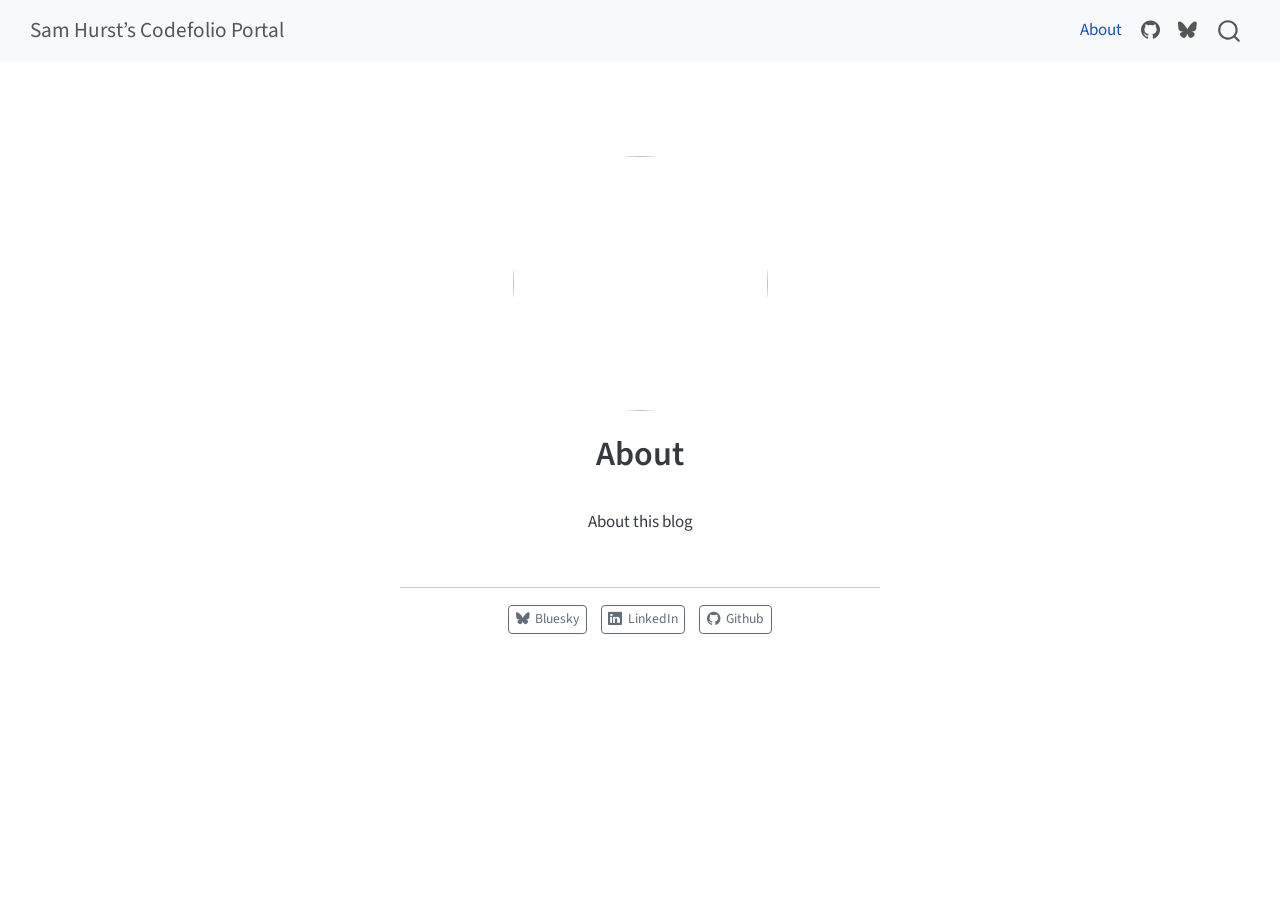
==== docs/about.html @ 7de3f4d7 "Initial commit of Quarto Website." ====
<!DOCTYPE html>
<html xmlns="http://www.w3.org/1999/xhtml" lang="en" xml:lang="en"><head>

<meta charset="utf-8">
<meta name="generator" content="quarto-1.9.10">

<meta name="viewport" content="width=device-width, initial-scale=1.0, user-scalable=yes">


<title>About – Sam Hurst’s Codefolio Portal</title>
<style>
code{white-space: pre-wrap;}
span.smallcaps{font-variant: small-caps;}
div.columns{display: flex; gap: min(4vw, 1.5em);}
div.column{flex: auto; overflow-x: auto;}
div.hanging-indent{margin-left: 1.5em; text-indent: -1.5em;}
ul.task-list{list-style: none;}
ul.task-list li input[type="checkbox"] {
  width: 0.8em;
  margin: 0 0.8em 0.2em -1em; /* quarto-specific, see https://github.com/quarto-dev/quarto-cli/issues/4556 */ 
  vertical-align: middle;
}
</style>


<script src="site_libs/quarto-nav/quarto-nav.js"></script>
<script src="site_libs/quarto-nav/headroom.min.js"></script>
<script src="site_libs/clipboard/clipboard.min.js"></script>
<script src="site_libs/quarto-search/autocomplete.umd.js"></script>
<script src="site_libs/quarto-search/fuse.min.js"></script>
<script src="site_libs/quarto-search/quarto-search.js"></script>
<meta name="quarto:offset" content="./">
<script src="site_libs/quarto-html/quarto.js" type="module"></script>
<script src="site_libs/quarto-html/tabsets/tabsets.js" type="module"></script>
<script src="site_libs/quarto-html/axe/axe-check.js" type="module"></script>
<script src="site_libs/quarto-html/popper.min.js"></script>
<script src="site_libs/quarto-html/tippy.umd.min.js"></script>
<link href="site_libs/quarto-html/tippy.css" rel="stylesheet">
<link href="site_libs/quarto-html/quarto-syntax-highlighting-fbc9fa5c4eb84233a847a9c3a07af88a.css" rel="stylesheet" id="quarto-text-highlighting-styles">
<script src="site_libs/bootstrap/bootstrap.min.js"></script>
<link href="site_libs/bootstrap/bootstrap-icons.css" rel="stylesheet">
<link href="site_libs/bootstrap/bootstrap-9d8e8ae9e8b570547214f109968dc5bf.min.css" rel="stylesheet" append-hash="true" id="quarto-bootstrap" data-mode="light">
<script id="quarto-search-options" type="application/json">{
  "location": "navbar",
  "copy-button": false,
  "collapse-after": 3,
  "panel-placement": "end",
  "type": "overlay",
  "limit": 50,
  "keyboard-shortcut": [
    "f",
    "/",
    "s"
  ],
  "show-item-context": false,
  "language": {
    "search-no-results-text": "No results",
    "search-matching-documents-text": "matching documents",
    "search-copy-link-title": "Copy link to search",
    "search-hide-matches-text": "Hide additional matches",
    "search-more-match-text": "more match in this document",
    "search-more-matches-text": "more matches in this document",
    "search-clear-button-title": "Clear",
    "search-text-placeholder": "",
    "search-detached-cancel-button-title": "Cancel",
    "search-submit-button-title": "Submit",
    "search-label": "Search"
  }
}</script>


<link rel="stylesheet" href="styles.css">
</head>

<body class="nav-fixed fullcontent quarto-light">

<div id="quarto-search-results"></div>
  <header id="quarto-header" class="headroom fixed-top">
    <nav class="navbar navbar-expand-lg " data-bs-theme="dark">
      <div class="navbar-container container-fluid">
      <div class="navbar-brand-container mx-auto">
    <a class="navbar-brand" href="./index.html">
    <span class="navbar-title">Sam Hurst’s Codefolio Portal</span>
    </a>
  </div>
            <div id="quarto-search" class="" title="Search"></div>
          <button class="navbar-toggler" type="button" data-bs-toggle="collapse" data-bs-target="#navbarCollapse" aria-controls="navbarCollapse" role="menu" aria-expanded="false" aria-label="Toggle navigation" onclick="if (window.quartoToggleHeadroom) { window.quartoToggleHeadroom(); }">
  <span class="navbar-toggler-icon"></span>
</button>
          <div class="collapse navbar-collapse" id="navbarCollapse">
            <ul class="navbar-nav navbar-nav-scroll ms-auto">
  <li class="nav-item">
    <a class="nav-link active" href="./about.html" aria-current="page"> 
<span class="menu-text">About</span></a>
  </li>  
  <li class="nav-item compact">
    <a class="nav-link" href="https://github.com/"> <i class="bi bi-github" role="img">
</i> 
<span class="menu-text"></span></a>
  </li>  
  <li class="nav-item compact">
    <a class="nav-link" href="https://bsky.app/"> <i class="bi bi-bluesky" role="img">
</i> 
<span class="menu-text"></span></a>
  </li>  
</ul>
          </div> <!-- /navcollapse -->
            <div class="quarto-navbar-tools">
</div>
      </div> <!-- /container-fluid -->
    </nav>
</header>
<!-- content -->
<div id="quarto-content" class="quarto-container page-columns page-rows-contents page-layout-article page-navbar">
<!-- sidebar -->
<!-- margin-sidebar -->
    
<!-- main -->
<div class="quarto-about-jolla">
  <img src="profile.jpg" class="about-image
  round " style="height: 15em; width: 15em;">
 <header id="title-block-header" class="quarto-title-block default">
<div class="quarto-title">
<h1 class="title">About</h1>
</div>
<div class="quarto-title-meta">
  </div>
</header><main class="content" id="quarto-document-content">
<p>About this blog</p>


</main> 
  <hr class="about-sep">
   <div class="about-links">
  <a href="https://bsky.app/" class="about-link" rel="" target="">
    <i class="bi bi-bluesky"></i>
     <span class="about-link-text">Bluesky</span>
  </a>
  <a href="https://linkedin.com" class="about-link" rel="" target="">
    <i class="bi bi-linkedin"></i>
     <span class="about-link-text">LinkedIn</span>
  </a>
  <a href="https://github.com" class="about-link" rel="" target="">
    <i class="bi bi-github"></i>
     <span class="about-link-text">Github</span>
  </a>
</div>
</div>
 <!-- /main -->
<script id="quarto-html-after-body" type="application/javascript">
  window.document.addEventListener("DOMContentLoaded", function (event) {
    const isCodeAnnotation = (el) => {
      for (const clz of el.classList) {
        if (clz.startsWith('code-annotation-')) {                     
          return true;
        }
      }
      return false;
    }
    const onCopySuccess = function(e) {
      // button target
      const button = e.trigger;
      // don't keep focus
      button.blur();
      // flash "checked"
      button.classList.add('code-copy-button-checked');
      var currentTitle = button.getAttribute("title");
      button.setAttribute("title", "Copied!");
      let tooltip;
      if (window.bootstrap) {
        button.setAttribute("data-bs-toggle", "tooltip");
        button.setAttribute("data-bs-placement", "left");
        button.setAttribute("data-bs-title", "Copied!");
        tooltip = new bootstrap.Tooltip(button, 
          { trigger: "manual", 
            customClass: "code-copy-button-tooltip",
            offset: [0, -8]});
        tooltip.show();    
      }
      setTimeout(function() {
        if (tooltip) {
          tooltip.hide();
          button.removeAttribute("data-bs-title");
          button.removeAttribute("data-bs-toggle");
          button.removeAttribute("data-bs-placement");
        }
        button.setAttribute("title", currentTitle);
        button.classList.remove('code-copy-button-checked');
      }, 1000);
      // clear code selection
      e.clearSelection();
    }
    const getTextToCopy = function(trigger) {
      const outerScaffold = trigger.parentElement.cloneNode(true);
      const codeEl = outerScaffold.querySelector('code');
      for (const childEl of codeEl.children) {
        if (isCodeAnnotation(childEl)) {
          childEl.remove();
        }
      }
      return codeEl.innerText;
    }
    const clipboard = new window.ClipboardJS('.code-copy-button:not([data-in-quarto-modal])', {
      text: getTextToCopy
    });
    clipboard.on('success', onCopySuccess);
    if (window.document.getElementById('quarto-embedded-source-code-modal')) {
      const clipboardModal = new window.ClipboardJS('.code-copy-button[data-in-quarto-modal]', {
        text: getTextToCopy,
        container: window.document.getElementById('quarto-embedded-source-code-modal')
      });
      clipboardModal.on('success', onCopySuccess);
    }
      var localhostRegex = new RegExp(/^(?:http|https):\/\/localhost\:?[0-9]*\//);
      var mailtoRegex = new RegExp(/^mailto:/);
        var filterRegex = new RegExp("https:\/\/your-website-url\.example\.com");
      var isInternal = (href) => {
          return filterRegex.test(href) || localhostRegex.test(href) || mailtoRegex.test(href);
      }
      // Inspect non-navigation links and adorn them if external
     var links = window.document.querySelectorAll('a[href]:not(.nav-link):not(.navbar-brand):not(.toc-action):not(.sidebar-link):not(.sidebar-item-toggle):not(.pagination-link):not(.no-external):not([aria-hidden]):not(.dropdown-item):not(.quarto-navigation-tool):not(.about-link)');
      for (var i=0; i<links.length; i++) {
        const link = links[i];
        if (!isInternal(link.href)) {
          // undo the damage that might have been done by quarto-nav.js in the case of
          // links that we want to consider external
          if (link.dataset.originalHref !== undefined) {
            link.href = link.dataset.originalHref;
          }
        }
      }
    function tippyHover(el, contentFn, onTriggerFn, onUntriggerFn) {
      const config = {
        allowHTML: true,
        maxWidth: 500,
        delay: 100,
        arrow: false,
        appendTo: function(el) {
            return el.parentElement;
        },
        interactive: true,
        interactiveBorder: 10,
        theme: 'quarto',
        placement: 'bottom-start',
      };
      if (contentFn) {
        config.content = contentFn;
      }
      if (onTriggerFn) {
        config.onTrigger = onTriggerFn;
      }
      if (onUntriggerFn) {
        config.onUntrigger = onUntriggerFn;
      }
      window.tippy(el, config); 
    }
    const noterefs = window.document.querySelectorAll('a[role="doc-noteref"]');
    for (var i=0; i<noterefs.length; i++) {
      const ref = noterefs[i];
      tippyHover(ref, function() {
        // use id or data attribute instead here
        let href = ref.getAttribute('data-footnote-href') || ref.getAttribute('href');
        try { href = new URL(href).hash; } catch {}
        const id = href.replace(/^#\/?/, "");
        const note = window.document.getElementById(id);
        if (note) {
          return note.innerHTML;
        } else {
          return "";
        }
      });
    }
    const xrefs = window.document.querySelectorAll('a.quarto-xref');
    const processXRef = (id, note) => {
      // Strip column container classes
      const stripColumnClz = (el) => {
        el.classList.remove("page-full", "page-columns");
        if (el.children) {
          for (const child of el.children) {
            stripColumnClz(child);
          }
        }
      }
      stripColumnClz(note)
      if (id === null || id.startsWith('sec-')) {
        // Special case sections, only their first couple elements
        const container = document.createElement("div");
        if (note.children && note.children.length > 2) {
          container.appendChild(note.children[0].cloneNode(true));
          for (let i = 1; i < note.children.length; i++) {
            const child = note.children[i];
            if (child.tagName === "P" && child.innerText === "") {
              continue;
            } else {
              container.appendChild(child.cloneNode(true));
              break;
            }
          }
          if (window.Quarto?.typesetMath) {
            window.Quarto.typesetMath(container);
          }
          return container.innerHTML
        } else {
          if (window.Quarto?.typesetMath) {
            window.Quarto.typesetMath(note);
          }
          return note.innerHTML;
        }
      } else {
        // Remove any anchor links if they are present
        const anchorLink = note.querySelector('a.anchorjs-link');
        if (anchorLink) {
          anchorLink.remove();
        }
        if (window.Quarto?.typesetMath) {
          window.Quarto.typesetMath(note);
        }
        if (note.classList.contains("callout")) {
          return note.outerHTML;
        } else {
          return note.innerHTML;
        }
      }
    }
    for (var i=0; i<xrefs.length; i++) {
      const xref = xrefs[i];
      tippyHover(xref, undefined, function(instance) {
        instance.disable();
        let url = xref.getAttribute('href');
        let hash = undefined; 
        if (url.startsWith('#')) {
          hash = url;
        } else {
          try { hash = new URL(url).hash; } catch {}
        }
        if (hash) {
          const id = hash.replace(/^#\/?/, "");
          const note = window.document.getElementById(id);
          if (note !== null) {
            try {
              const html = processXRef(id, note.cloneNode(true));
              instance.setContent(html);
            } finally {
              instance.enable();
              instance.show();
            }
          } else {
            // See if we can fetch this
            fetch(url.split('#')[0])
            .then(res => res.text())
            .then(html => {
              const parser = new DOMParser();
              const htmlDoc = parser.parseFromString(html, "text/html");
              const note = htmlDoc.getElementById(id);
              if (note !== null) {
                const html = processXRef(id, note);
                instance.setContent(html);
              } 
            }).finally(() => {
              instance.enable();
              instance.show();
            });
          }
        } else {
          // See if we can fetch a full url (with no hash to target)
          // This is a special case and we should probably do some content thinning / targeting
          fetch(url)
          .then(res => res.text())
          .then(html => {
            const parser = new DOMParser();
            const htmlDoc = parser.parseFromString(html, "text/html");
            const note = htmlDoc.querySelector('main.content');
            if (note !== null) {
              // This should only happen for chapter cross references
              // (since there is no id in the URL)
              // remove the first header
              if (note.children.length > 0 && note.children[0].tagName === "HEADER") {
                note.children[0].remove();
              }
              const html = processXRef(null, note);
              instance.setContent(html);
            } 
          }).finally(() => {
            instance.enable();
            instance.show();
          });
        }
      }, function(instance) {
      });
    }
        let selectedAnnoteEl;
        const selectorForAnnotation = ( cell, annotation) => {
          let cellAttr = 'data-code-cell="' + cell + '"';
          let lineAttr = 'data-code-annotation="' +  annotation + '"';
          const selector = 'span[' + cellAttr + '][' + lineAttr + ']';
          return selector;
        }
        const selectCodeLines = (annoteEl) => {
          const doc = window.document;
          const targetCell = annoteEl.getAttribute("data-target-cell");
          const targetAnnotation = annoteEl.getAttribute("data-target-annotation");
          const annoteSpan = window.document.querySelector(selectorForAnnotation(targetCell, targetAnnotation));
          const lines = annoteSpan.getAttribute("data-code-lines").split(",");
          const lineIds = lines.map((line) => {
            return targetCell + "-" + line;
          })
          let top = null;
          let height = null;
          let parent = null;
          if (lineIds.length > 0) {
              //compute the position of the single el (top and bottom and make a div)
              const el = window.document.getElementById(lineIds[0]);
              top = el.offsetTop;
              height = el.offsetHeight;
              parent = el.parentElement.parentElement;
            if (lineIds.length > 1) {
              const lastEl = window.document.getElementById(lineIds[lineIds.length - 1]);
              const bottom = lastEl.offsetTop + lastEl.offsetHeight;
              height = bottom - top;
            }
            if (top !== null && height !== null && parent !== null) {
              // cook up a div (if necessary) and position it 
              let div = window.document.getElementById("code-annotation-line-highlight");
              if (div === null) {
                div = window.document.createElement("div");
                div.setAttribute("id", "code-annotation-line-highlight");
                div.style.position = 'absolute';
                parent.appendChild(div);
              }
              div.style.top = top - 2 + "px";
              div.style.height = height + 4 + "px";
              div.style.left = 0;
              let gutterDiv = window.document.getElementById("code-annotation-line-highlight-gutter");
              if (gutterDiv === null) {
                gutterDiv = window.document.createElement("div");
                gutterDiv.setAttribute("id", "code-annotation-line-highlight-gutter");
                gutterDiv.style.position = 'absolute';
                const codeCell = window.document.getElementById(targetCell);
                const gutter = codeCell.querySelector('.code-annotation-gutter');
                gutter.appendChild(gutterDiv);
              }
              gutterDiv.style.top = top - 2 + "px";
              gutterDiv.style.height = height + 4 + "px";
            }
            selectedAnnoteEl = annoteEl;
          }
        };
        const unselectCodeLines = () => {
          const elementsIds = ["code-annotation-line-highlight", "code-annotation-line-highlight-gutter"];
          elementsIds.forEach((elId) => {
            const div = window.document.getElementById(elId);
            if (div) {
              div.remove();
            }
          });
          selectedAnnoteEl = undefined;
        };
          // Handle positioning of the toggle
      window.addEventListener(
        "resize",
        throttle(() => {
          elRect = undefined;
          if (selectedAnnoteEl) {
            selectCodeLines(selectedAnnoteEl);
          }
        }, 10)
      );
      function throttle(fn, ms) {
      let throttle = false;
      let timer;
        return (...args) => {
          if(!throttle) { // first call gets through
              fn.apply(this, args);
              throttle = true;
          } else { // all the others get throttled
              if(timer) clearTimeout(timer); // cancel #2
              timer = setTimeout(() => {
                fn.apply(this, args);
                timer = throttle = false;
              }, ms);
          }
        };
      }
        // Attach click handler to the DT
        const annoteDls = window.document.querySelectorAll('dt[data-target-cell]');
        for (const annoteDlNode of annoteDls) {
          annoteDlNode.addEventListener('click', (event) => {
            const clickedEl = event.target;
            if (clickedEl !== selectedAnnoteEl) {
              unselectCodeLines();
              const activeEl = window.document.querySelector('dt[data-target-cell].code-annotation-active');
              if (activeEl) {
                activeEl.classList.remove('code-annotation-active');
              }
              selectCodeLines(clickedEl);
              clickedEl.classList.add('code-annotation-active');
            } else {
              // Unselect the line
              unselectCodeLines();
              clickedEl.classList.remove('code-annotation-active');
            }
          });
        }
    const findCites = (el) => {
      const parentEl = el.parentElement;
      if (parentEl) {
        const cites = parentEl.dataset.cites;
        if (cites) {
          return {
            el,
            cites: cites.split(' ')
          };
        } else {
          return findCites(el.parentElement)
        }
      } else {
        return undefined;
      }
    };
    var bibliorefs = window.document.querySelectorAll('a[role="doc-biblioref"]');
    for (var i=0; i<bibliorefs.length; i++) {
      const ref = bibliorefs[i];
      const citeInfo = findCites(ref);
      if (citeInfo) {
        tippyHover(citeInfo.el, function() {
          var popup = window.document.createElement('div');
          citeInfo.cites.forEach(function(cite) {
            var citeDiv = window.document.createElement('div');
            citeDiv.classList.add('hanging-indent');
            citeDiv.classList.add('csl-entry');
            var biblioDiv = window.document.getElementById('ref-' + cite);
            if (biblioDiv) {
              citeDiv.innerHTML = biblioDiv.innerHTML;
            }
            popup.appendChild(citeDiv);
          });
          return popup.innerHTML;
        });
      }
    }
  });
  </script>
</div> <!-- /content -->




</body></html>
---- docs/site_libs/quarto-html/tippy.css ----
.tippy-box[data-animation=fade][data-state=hidden]{opacity:0}[data-tippy-root]{max-width:calc(100vw - 10px)}.tippy-box{position:relative;background-color:#333;color:#fff;border-radius:4px;font-size:14px;line-height:1.4;white-space:normal;outline:0;transition-property:transform,visibility,opacity}.tippy-box[data-placement^=top]>.tippy-arrow{bottom:0}.tippy-box[data-placement^=top]>.tippy-arrow:before{bottom:-7px;left:0;border-width:8px 8px 0;border-top-color:initial;transform-origin:center top}.tippy-box[data-placement^=bottom]>.tippy-arrow{top:0}.tippy-box[data-placement^=bottom]>.tippy-arrow:before{top:-7px;left:0;border-width:0 8px 8px;border-bottom-color:initial;transform-origin:center bottom}.tippy-box[data-placement^=left]>.tippy-arrow{right:0}.tippy-box[data-placement^=left]>.tippy-arrow:before{border-width:8px 0 8px 8px;border-left-color:initial;right:-7px;transform-origin:center left}.tippy-box[data-placement^=right]>.tippy-arrow{left:0}.tippy-box[data-placement^=right]>.tippy-arrow:before{left:-7px;border-width:8px 8px 8px 0;border-right-color:initial;transform-origin:center right}.tippy-box[data-inertia][data-state=visible]{transition-timing-function:cubic-bezier(.54,1.5,.38,1.11)}.tippy-arrow{width:16px;height:16px;color:#333}.tippy-arrow:before{content:"";position:absolute;border-color:transparent;border-style:solid}.tippy-content{position:relative;padding:5px 9px;z-index:1}
---- docs/site_libs/quarto-html/quarto-syntax-highlighting-fbc9fa5c4eb84233a847a9c3a07af88a.css ----
/* quarto syntax highlight colors */
:root {
  --quarto-hl-ot-color: #003B4F;
  --quarto-hl-at-color: #657422;
  --quarto-hl-ss-color: #20794D;
  --quarto-hl-an-color: #5E5E5E;
  --quarto-hl-fu-color: #4758AB;
  --quarto-hl-st-color: #20794D;
  --quarto-hl-cf-color: #003B4F;
  --quarto-hl-op-color: #5E5E5E;
  --quarto-hl-er-color: #AD0000;
  --quarto-hl-bn-color: #AD0000;
  --quarto-hl-al-color: #AD0000;
  --quarto-hl-va-color: #111111;
  --quarto-hl-bu-color: inherit;
  --quarto-hl-ex-color: inherit;
  --quarto-hl-pp-color: #AD0000;
  --quarto-hl-in-color: #5E5E5E;
  --quarto-hl-vs-color: #20794D;
  --quarto-hl-wa-color: #5E5E5E;
  --quarto-hl-do-color: #5E5E5E;
  --quarto-hl-im-color: #00769E;
  --quarto-hl-ch-color: #20794D;
  --quarto-hl-dt-color: #AD0000;
  --quarto-hl-fl-color: #AD0000;
  --quarto-hl-co-color: #5E5E5E;
  --quarto-hl-cv-color: #5E5E5E;
  --quarto-hl-cn-color: #8f5902;
  --quarto-hl-sc-color: #5E5E5E;
  --quarto-hl-dv-color: #AD0000;
  --quarto-hl-kw-color: #003B4F;
}

/* other quarto variables */
:root {
  --quarto-font-monospace: SFMono-Regular, Menlo, Monaco, Consolas, "Liberation Mono", "Courier New", monospace;
}

/* syntax highlight based on Pandoc's rules */
pre > code.sourceCode > span {
  color: #003B4F;
}

code.sourceCode > span {
  color: #003B4F;
}

div.sourceCode,
div.sourceCode pre.sourceCode {
  color: #003B4F;
}

/* Normal */
code span {
  color: #003B4F;
}

/* Alert */
code span.al {
  color: #AD0000;
  font-style: inherit;
}

/* Annotation */
code span.an {
  color: #5E5E5E;
  font-style: inherit;
}

/* Attribute */
code span.at {
  color: #657422;
  font-style: inherit;
}

/* BaseN */
code span.bn {
  color: #AD0000;
  font-style: inherit;
}

/* BuiltIn */
code span.bu {
  font-style: inherit;
}

/* ControlFlow */
code span.cf {
  color: #003B4F;
  font-weight: bold;
  font-style: inherit;
}

/* Char */
code span.ch {
  color: #20794D;
  font-style: inherit;
}

/* Constant */
code span.cn {
  color: #8f5902;
  font-style: inherit;
}

/* Comment */
code span.co {
  color: #5E5E5E;
  font-style: inherit;
}

/* CommentVar */
code span.cv {
  color: #5E5E5E;
  font-style: italic;
}

/* Documentation */
code span.do {
  color: #5E5E5E;
  font-style: italic;
}

/* DataType */
code span.dt {
  color: #AD0000;
  font-style: inherit;
}

/* DecVal */
code span.dv {
  color: #AD0000;
  font-style: inherit;
}

/* Error */
code span.er {
  color: #AD0000;
  font-style: inherit;
}

/* Extension */
code span.ex {
  font-style: inherit;
}

/* Float */
code span.fl {
  color: #AD0000;
  font-style: inherit;
}

/* Function */
code span.fu {
  color: #4758AB;
  font-style: inherit;
}

/* Import */
code span.im {
  color: #00769E;
  font-style: inherit;
}

/* Information */
code span.in {
  color: #5E5E5E;
  font-style: inherit;
}

/* Keyword */
code span.kw {
  color: #003B4F;
  font-weight: bold;
  font-style: inherit;
}

/* Operator */
code span.op {
  color: #5E5E5E;
  font-style: inherit;
}

/* Other */
code span.ot {
  color: #003B4F;
  font-style: inherit;
}

/* Preprocessor */
code span.pp {
  color: #AD0000;
  font-style: inherit;
}

/* SpecialChar */
code span.sc {
  color: #5E5E5E;
  font-style: inherit;
}

/* SpecialString */
code span.ss {
  color: #20794D;
  font-style: inherit;
}

/* String */
code span.st {
  color: #20794D;
  font-style: inherit;
}

/* Variable */
code span.va {
  color: #111111;
  font-style: inherit;
}

/* VerbatimString */
code span.vs {
  color: #20794D;
  font-style: inherit;
}

/* Warning */
code span.wa {
  color: #5E5E5E;
  font-style: italic;
}

.prevent-inlining {
  content: "</";
}

/*# sourceMappingURL=e9b49fa030b770ff799ab68e64e40b74.css.map */
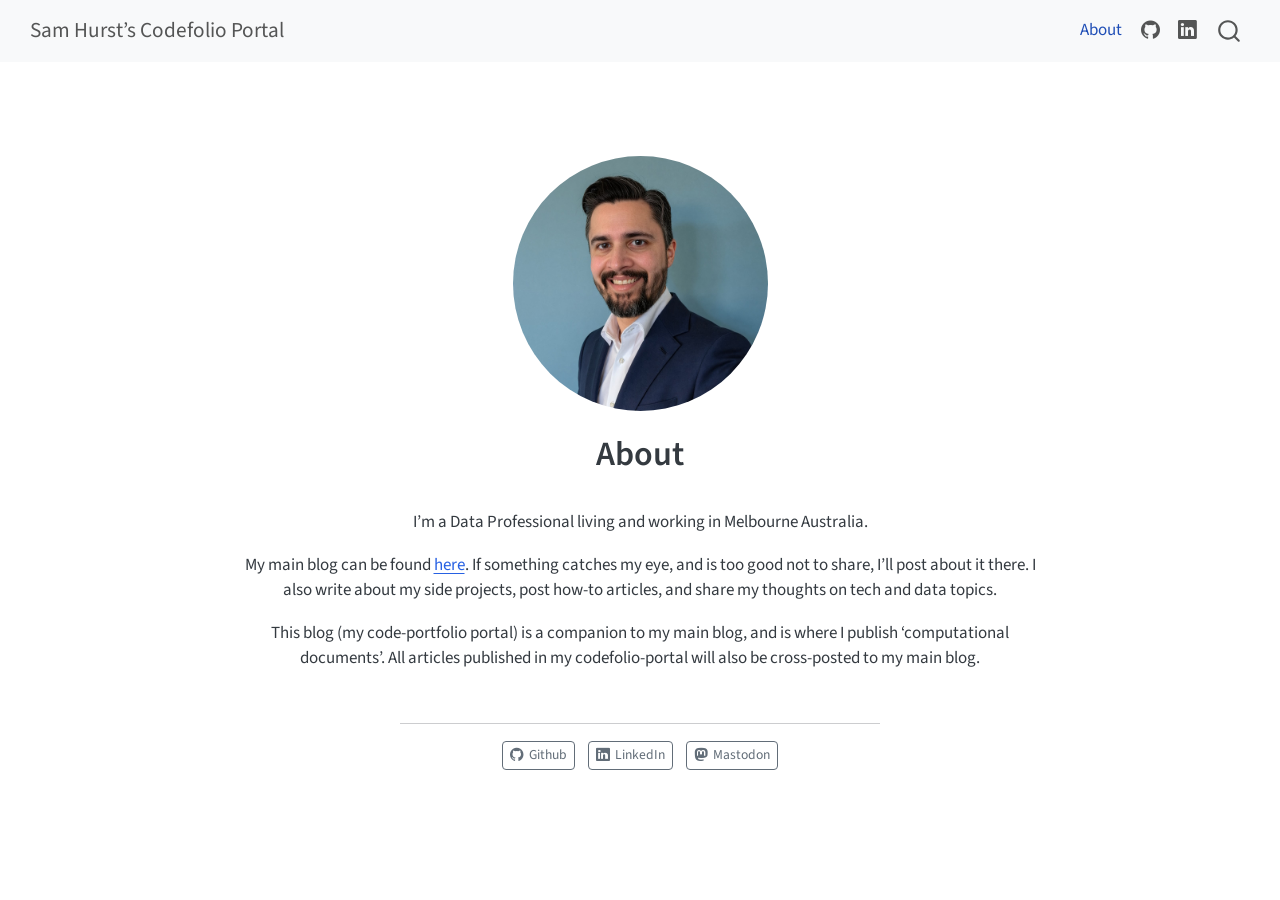
==== commit 20f8d89c: "Draft article, and first attempt at working site." ====
--- a/docs/about.html
+++ b/docs/about.html
@@ -70,6 +70,10 @@
 
 
 <link rel="stylesheet" href="styles.css">
+<meta property="og:title" content="About – Sam Hurst’s Codefolio Portal">
+<meta property="og:description" content="Sam Hurst’s Codefolio Portal">
+<meta property="og:image" content="https://samuelrhurst.github.io/codefolio-portal/profile.jpg">
+<meta property="og:site_name" content="Sam Hurst's Codefolio Portal">
 </head>
 
 <body class="nav-fixed fullcontent quarto-light">
@@ -94,12 +98,12 @@
 <span class="menu-text">About</span></a>
   </li>  
   <li class="nav-item compact">
-    <a class="nav-link" href="https://github.com/"> <i class="bi bi-github" role="img">
+    <a class="nav-link" href="https://github.com/samuelrhurst"> <i class="bi bi-github" role="img">
 </i> 
 <span class="menu-text"></span></a>
   </li>  
   <li class="nav-item compact">
-    <a class="nav-link" href="https://bsky.app/"> <i class="bi bi-bluesky" role="img">
+    <a class="nav-link" href="https://www.linkedin.com/in/samuelrhurst/"> <i class="bi bi-linkedin" role="img">
 </i> 
 <span class="menu-text"></span></a>
   </li>  
@@ -126,23 +130,25 @@
 <div class="quarto-title-meta">
   </div>
 </header><main class="content" id="quarto-document-content">
-<p>About this blog</p>
+<p>I’m a Data Professional living and working in Melbourne Australia.</p>
+<p>My main blog can be found <a href="https://samuelrhurst.github.io/">here</a>. If something catches my eye, and is too good not to share, I’ll post about it there. I also write about my side projects, post how-to articles, and share my thoughts on tech and data topics.</p>
+<p>This blog (my code-portfolio portal) is a companion to my main blog, and is where I publish ‘computational documents’. All articles published in my codefolio-portal will also be cross-posted to my main blog.</p>
 
 
 </main> 
   <hr class="about-sep">
    <div class="about-links">
-  <a href="https://bsky.app/" class="about-link" rel="" target="">
-    <i class="bi bi-bluesky"></i>
-     <span class="about-link-text">Bluesky</span>
+  <a href="https://github.com/samuelrhurst" class="about-link" rel="" target="">
+    <i class="bi bi-github"></i>
+     <span class="about-link-text">Github</span>
   </a>
-  <a href="https://linkedin.com" class="about-link" rel="" target="">
+  <a href="https://www.linkedin.com/in/samuelrhurst/" class="about-link" rel="" target="">
     <i class="bi bi-linkedin"></i>
      <span class="about-link-text">LinkedIn</span>
   </a>
-  <a href="https://github.com" class="about-link" rel="" target="">
-    <i class="bi bi-github"></i>
-     <span class="about-link-text">Github</span>
+  <a href="https://mastodon.social/@samhurst" class="about-link" rel="" target="">
+    <i class="bi bi-mastodon"></i>
+     <span class="about-link-text">Mastodon</span>
   </a>
 </div>
 </div>
@@ -213,7 +219,7 @@
     }
       var localhostRegex = new RegExp(/^(?:http|https):\/\/localhost\:?[0-9]*\//);
       var mailtoRegex = new RegExp(/^mailto:/);
-        var filterRegex = new RegExp("https:\/\/your-website-url\.example\.com");
+        var filterRegex = new RegExp("https:\/\/samuelrhurst\.github\.io\/codefolio-portal\/");
       var isInternal = (href) => {
           return filterRegex.test(href) || localhostRegex.test(href) || mailtoRegex.test(href);
       }
--- a/docs/styles.css
+++ b/docs/styles.css
@@ -0,0 +1 @@
+/* css styles */
